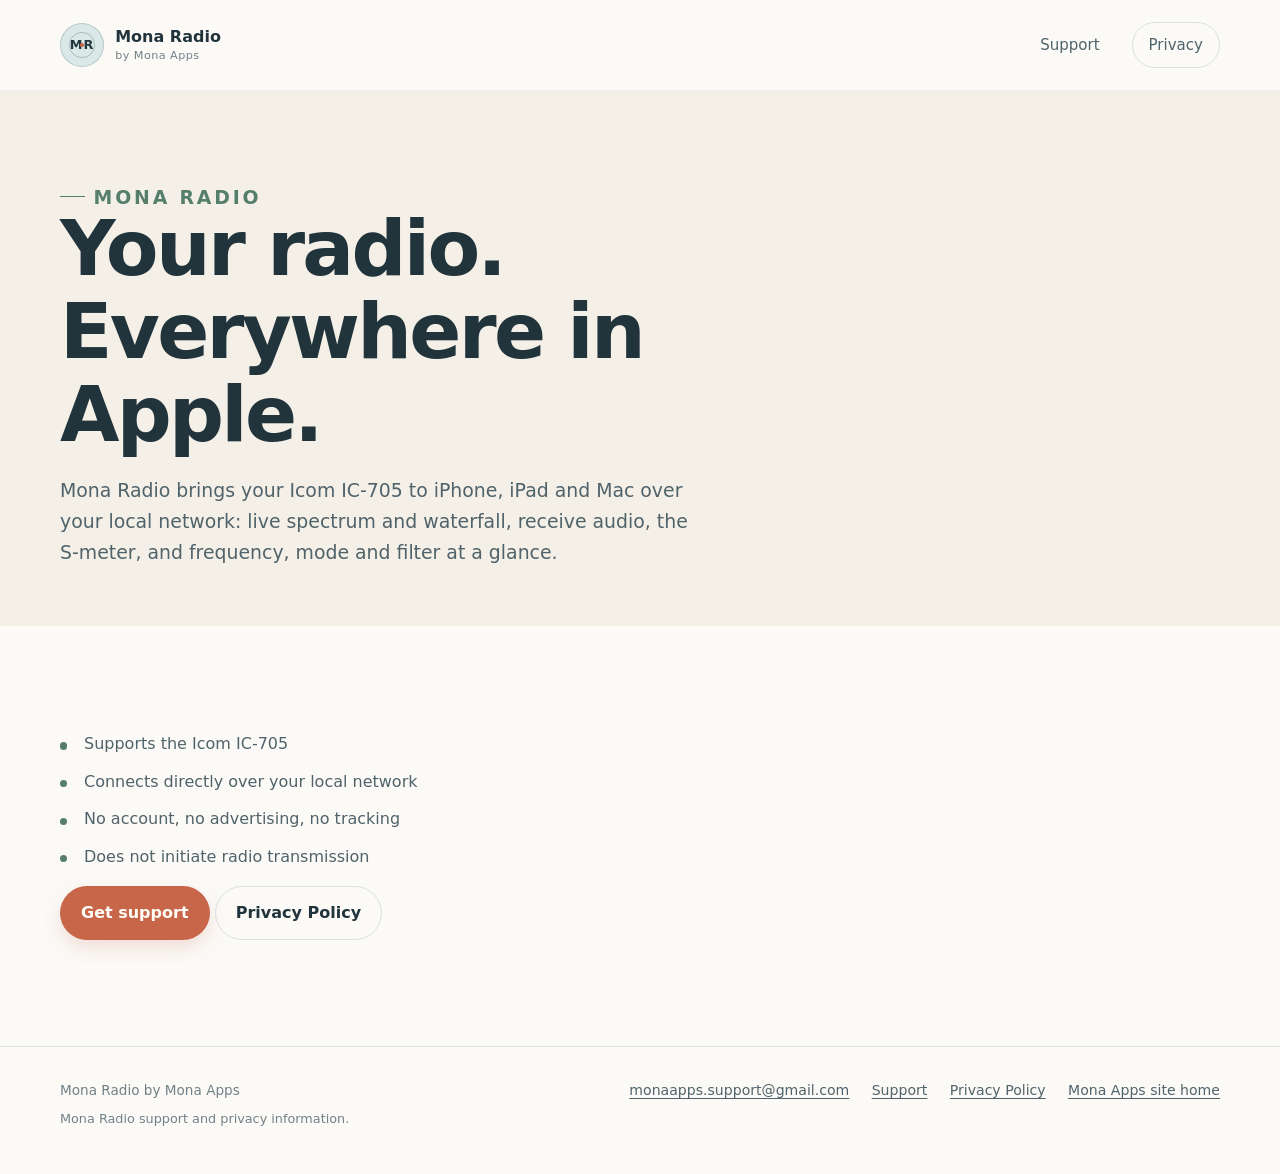
==== mona-radio/index.html @ b2b7906f "Add Mona Radio privacy and support pages Static pages under /mona-radio/ (landing, support, privacy)" ====
<!doctype html>
<html lang="en">
<head>
  <meta charset="utf-8">
  <meta name="viewport" content="width=device-width, initial-scale=1">
  <meta name="description" content="Mona Radio by Mona Apps: your Icom IC-705 on iPhone, iPad and Mac, over your local network.">
  <meta name="theme-color" content="#f4f0e7">
  <title>Mona Radio — Mona Apps</title>
  <link rel="icon" href="../favicon.svg" type="image/svg+xml">
  <link rel="stylesheet" href="../styles.css">
</head>
<body>
  <header class="site-header">
    <div class="site-shell header-inner">
      <a class="brand" href="./" aria-label="Mona Radio home" aria-current="page">
        <span class="brand-mark" aria-hidden="true">MR</span>
        <span class="brand-text">Mona Radio<small>by Mona Apps</small></span>
      </a>
      <nav class="site-nav" aria-label="Primary navigation">
        <a href="support/">Support</a>
        <a class="nav-cta" href="privacy/">Privacy</a>
      </nav>
    </div>
  </header>

  <main>
    <section class="page-hero">
      <div class="site-shell">
        <p class="eyebrow">Mona Radio</p>
        <h1>Your radio. Everywhere in Apple.</h1>
        <p>Mona Radio brings your <span style="white-space: nowrap">Icom IC-705</span> to iPhone, iPad and Mac over your local network: live spectrum and waterfall, receive audio, the S-meter, and frequency, mode and filter at a glance.</p>
      </div>
    </section>

    <section class="content-section">
      <div class="site-shell support-copy">
        <ul class="info-list">
          <li>Supports the <span style="white-space: nowrap">Icom IC-705</span></li>
          <li>Connects directly over your local network</li>
          <li>No account, no advertising, no tracking</li>
          <li>Does not initiate radio transmission</li>
        </ul>
        <p>
          <a class="button" href="support/">Get support</a>
          <a class="button secondary" href="privacy/">Privacy Policy</a>
        </p>
      </div>
    </section>
  </main>

  <footer class="site-footer">
    <div class="site-shell footer-inner">
      <div class="footer-copy">
        Mona Radio by Mona Apps
        <p>Mona Radio support and privacy information.</p>
      </div>
      <nav class="footer-links" aria-label="Footer navigation">
        <a href="mailto:monaapps.support@gmail.com">monaapps.support@gmail.com</a>
        <a href="support/">Support</a>
        <a href="privacy/">Privacy Policy</a>
        <a href="../">Mona Apps site home</a>
      </nav>
    </div>
  </footer>
</body>
</html>
---- styles.css ----
:root {
  color-scheme: light;
  --ink: #21333b;
  --ink-soft: #50636a;
  --muted: #718187;
  --line: #d9e1dc;
  --paper: #fbfaf7;
  --paper-deep: #f1f2ec;
  --cream: #f4f0e7;
  --coral: #c86649;
  --coral-dark: #9d4935;
  --gold: #d89d45;
  --sage: #a9c4b3;
  --sage-dark: #557e6b;
  --blue: #dbe8e8;
  --shadow: 0 20px 50px rgba(44, 66, 68, 0.09);
  --shadow-small: 0 8px 24px rgba(44, 66, 68, 0.07);
  --radius-lg: 28px;
  --radius-md: 18px;
  --radius-sm: 12px;
  --content: 1160px;
}

* {
  box-sizing: border-box;
}

html {
  scroll-behavior: smooth;
}

body {
  margin: 0;
  min-width: 320px;
  background: var(--paper);
  color: var(--ink);
  font-family: "Avenir Next", Avenir, "Segoe UI", system-ui, -apple-system, sans-serif;
  font-size: 1rem;
  line-height: 1.65;
  text-rendering: optimizeLegibility;
}

::selection {
  background: #f2d9c9;
  color: var(--ink);
}

a {
  color: var(--coral-dark);
  text-decoration-thickness: 0.09em;
  text-underline-offset: 0.18em;
}

a:hover {
  color: var(--coral);
}

a:focus-visible,
button:focus-visible,
summary:focus-visible {
  outline: 3px solid #6a9b88;
  outline-offset: 4px;
  border-radius: 6px;
}

h1,
h2,
h3,
p {
  margin-top: 0;
}

h1,
h2,
h3 {
  letter-spacing: -0.035em;
  line-height: 1.08;
}

h1 {
  max-width: 780px;
  margin-bottom: 1.35rem;
  font-size: clamp(2.8rem, 7vw, 5.65rem);
  font-weight: 650;
}

h2 {
  margin-bottom: 1rem;
  font-size: clamp(2rem, 4vw, 3.2rem);
  font-weight: 650;
}

h3 {
  margin-bottom: 0.65rem;
  font-size: 1.25rem;
  font-weight: 650;
}

p {
  color: var(--ink-soft);
}

.site-shell {
  width: min(100% - 2.25rem, var(--content));
  margin-inline: auto;
}

.site-header {
  position: relative;
  z-index: 10;
  padding: 1.35rem 0;
}

.header-inner {
  display: flex;
  align-items: center;
  justify-content: space-between;
  gap: 1rem;
}

.brand {
  display: inline-flex;
  align-items: center;
  gap: 0.7rem;
  color: var(--ink);
  font-weight: 650;
  text-decoration: none;
}

.brand:hover {
  color: var(--ink);
}

.brand-mark {
  position: relative;
  display: grid;
  width: 2.75rem;
  height: 2.75rem;
  place-items: center;
  overflow: hidden;
  border: 1px solid rgba(33, 51, 59, 0.18);
  border-radius: 50%;
  background: var(--blue);
  color: var(--ink);
  font-size: 0.8rem;
  letter-spacing: 0.08em;
}

.brand-mark::before,
.brand-mark::after {
  position: absolute;
  content: "";
  border: 1px solid rgba(33, 51, 59, 0.25);
  border-radius: 50%;
}

.brand-mark::before {
  width: 1.45rem;
  height: 1.45rem;
}

.brand-mark::after {
  width: 0.22rem;
  height: 0.22rem;
  border: 0;
  background: var(--coral);
}

.brand-text {
  display: grid;
  line-height: 1.1;
}

.brand-text small {
  margin-top: 0.25rem;
  color: var(--muted);
  font-size: 0.7rem;
  font-weight: 500;
  letter-spacing: 0.04em;
}

.site-nav {
  display: flex;
  align-items: center;
  gap: clamp(0.85rem, 3vw, 2rem);
}

.site-nav a {
  color: var(--ink-soft);
  font-size: 0.94rem;
  text-decoration: none;
}

.site-nav a:hover,
.site-nav a[aria-current="page"] {
  color: var(--ink);
}

.nav-cta {
  padding: 0.62rem 1rem;
  border: 1px solid var(--line);
  border-radius: 999px;
  background: var(--paper);
}

.nav-cta:hover {
  border-color: #b7cbc0;
  background: #f5f8f3;
}

.button {
  display: inline-flex;
  min-height: 3rem;
  align-items: center;
  justify-content: center;
  padding: 0.8rem 1.25rem;
  border: 1px solid transparent;
  border-radius: 999px;
  background: var(--coral);
  color: #fffdf8;
  font-weight: 650;
  text-decoration: none;
  box-shadow: 0 8px 18px rgba(200, 102, 73, 0.18);
}

.button:hover {
  background: var(--coral-dark);
  color: #fffdf8;
}

.button.secondary {
  border-color: var(--line);
  background: transparent;
  color: var(--ink);
  box-shadow: none;
}

.button.secondary:hover {
  border-color: #b7cbc0;
  background: #f0f6f1;
}

.eyebrow {
  display: inline-flex;
  align-items: center;
  gap: 0.55rem;
  margin-bottom: 1.2rem;
  color: var(--sage-dark);
  font-size: 0.74rem;
  font-weight: 700;
  letter-spacing: 0.15em;
  line-height: 1.2;
  text-transform: uppercase;
}

.eyebrow::before {
  width: 1.55rem;
  height: 1px;
  background: currentColor;
  content: "";
}

.hero {
  position: relative;
  overflow: hidden;
  padding: clamp(3.5rem, 8vw, 7rem) 0 clamp(4.5rem, 9vw, 8rem);
}

.hero::before {
  position: absolute;
  z-index: -1;
  top: -10rem;
  right: -14rem;
  width: 38rem;
  height: 38rem;
  border: 1px solid rgba(169, 196, 179, 0.42);
  border-radius: 50%;
  box-shadow: 0 0 0 4rem rgba(169, 196, 179, 0.08), 0 0 0 8rem rgba(169, 196, 179, 0.06);
  content: "";
}

.hero-grid {
  display: grid;
  align-items: center;
  gap: clamp(3rem, 7vw, 8rem);
  grid-template-columns: minmax(0, 1.05fr) minmax(300px, 0.95fr);
}

.hero-copy > p {
  max-width: 610px;
  font-size: clamp(1.12rem, 2vw, 1.35rem);
  line-height: 1.55;
}

.hero-actions {
  display: flex;
  flex-wrap: wrap;
  gap: 0.8rem;
  margin-top: 2rem;
}

.hero-note {
  display: flex;
  flex-wrap: wrap;
  gap: 0.65rem 1.2rem;
  margin-top: 2rem;
  color: var(--muted);
  font-size: 0.86rem;
}

.hero-note span {
  display: inline-flex;
  align-items: center;
  gap: 0.42rem;
}

.hero-note span::before {
  width: 0.46rem;
  height: 0.46rem;
  border-radius: 50%;
  background: var(--gold);
  content: "";
}

.hero-art {
  position: relative;
  min-height: 390px;
  isolation: isolate;
}

.hero-art::before {
  position: absolute;
  inset: 11% 4% 6% 9%;
  z-index: -1;
  border-radius: 46% 54% 56% 44% / 44% 42% 58% 56%;
  background: var(--blue);
  content: "";
  transform: rotate(-7deg);
}

.hero-art::after {
  position: absolute;
  top: 1.5rem;
  right: 0.75rem;
  width: 5.5rem;
  height: 5.5rem;
  border: 1px solid rgba(200, 102, 73, 0.33);
  border-radius: 50%;
  content: "";
}

.time-card {
  position: absolute;
  top: 15%;
  left: 8%;
  width: min(80%, 335px);
  padding: 1.2rem;
  border: 1px solid rgba(33, 51, 59, 0.11);
  border-radius: var(--radius-lg);
  background: rgba(255, 255, 255, 0.8);
  box-shadow: var(--shadow);
  transform: rotate(-4deg);
}

.time-card-top,
.insight-card-top {
  display: flex;
  align-items: center;
  justify-content: space-between;
  gap: 1rem;
}

.time-card-label {
  color: var(--muted);
  font-size: 0.76rem;
  font-weight: 650;
  letter-spacing: 0.1em;
  text-transform: uppercase;
}

.time-card-title {
  margin: 1.6rem 0 0.9rem;
  font-size: 1.5rem;
  font-weight: 650;
  letter-spacing: -0.03em;
}

.clock-face {
  position: relative;
  display: grid;
  width: 8.1rem;
  height: 8.1rem;
  margin: 0.25rem auto 1.2rem;
  place-items: center;
  border: 1px solid rgba(33, 51, 59, 0.22);
  border-radius: 50%;
  background: #fffdf8;
  box-shadow: inset 0 0 0 9px #edf1ec;
}

.clock-face::before,
.clock-face::after {
  position: absolute;
  bottom: 50%;
  left: 50%;
  width: 1px;
  border-radius: 999px;
  background: var(--ink);
  content: "";
  transform-origin: bottom center;
}

.clock-face::before {
  height: 2.15rem;
  transform: translateX(-50%) rotate(38deg);
}

.clock-face::after {
  height: 2.7rem;
  background: var(--coral);
  transform: translateX(-50%) rotate(305deg);
}

.clock-center {
  width: 0.48rem;
  height: 0.48rem;
  border-radius: 50%;
  background: var(--coral);
}

.clock-number {
  position: absolute;
  color: var(--muted);
  font-size: 0.64rem;
}

.clock-number.one { top: 1.2rem; right: 1.8rem; }
.clock-number.four { right: 1.1rem; bottom: 1.8rem; }
.clock-number.seven { bottom: 1.05rem; left: 3.75rem; }
.clock-number.ten { top: 2rem; left: 1.15rem; }

.time-progress {
  display: flex;
  align-items: center;
  gap: 0.75rem;
  color: var(--ink-soft);
  font-size: 0.84rem;
}

.progress-track {
  height: 0.45rem;
  flex: 1;
  overflow: hidden;
  border-radius: 999px;
  background: #e5ebe5;
}

.progress-track::before {
  display: block;
  width: 63%;
  height: 100%;
  border-radius: inherit;
  background: var(--gold);
  content: "";
}

.star-badge {
  display: grid;
  width: 2.3rem;
  height: 2.3rem;
  place-items: center;
  border-radius: 50%;
  background: #fae7ba;
  color: #9a6721;
  font-size: 1rem;
}

.insight-card {
  position: absolute;
  right: 2%;
  bottom: 11%;
  width: min(67%, 275px);
  padding: 1.05rem 1.1rem;
  border: 1px solid rgba(33, 51, 59, 0.1);
  border-radius: var(--radius-md);
  background: #fffdf8;
  box-shadow: var(--shadow-small);
  transform: rotate(5deg);
}

.insight-card p {
  margin: 1.1rem 0 0;
  color: var(--ink);
  font-size: 1rem;
  font-weight: 600;
  line-height: 1.35;
}

.insight-line {
  position: relative;
  height: 3.4rem;
  margin-top: 0.8rem;
  border-bottom: 1px solid var(--line);
  background: linear-gradient(160deg, transparent 42%, rgba(169, 196, 179, 0.35) 43%, transparent 45%);
}

.insight-line::before {
  position: absolute;
  right: 5%;
  bottom: 0.25rem;
  left: 3%;
  height: 2.1rem;
  border-top: 2px solid var(--sage-dark);
  border-radius: 50%;
  content: "";
  transform: rotate(-7deg) skewX(-28deg);
}

.mini-tag {
  display: inline-flex;
  padding: 0.35rem 0.55rem;
  border-radius: 999px;
  background: #edf4ee;
  color: var(--sage-dark);
  font-size: 0.7rem;
  font-weight: 700;
  letter-spacing: 0.08em;
  text-transform: uppercase;
}

.trust-strip {
  border-block: 1px solid var(--line);
  background: var(--paper-deep);
}

.trust-items {
  display: grid;
  gap: 0.8rem;
  padding: 1.2rem 0;
  grid-template-columns: repeat(3, 1fr);
}

.trust-item {
  display: flex;
  align-items: center;
  justify-content: center;
  gap: 0.55rem;
  color: var(--ink-soft);
  font-size: 0.9rem;
  text-align: center;
}

.trust-item strong {
  color: var(--ink);
  font-weight: 650;
}

.trust-item::before {
  width: 0.55rem;
  height: 0.55rem;
  border: 1px solid var(--sage-dark);
  border-radius: 50%;
  content: "";
}

.section {
  padding: clamp(4.5rem, 9vw, 8rem) 0;
}

.section.tinted {
  background: var(--cream);
}

.section-heading {
  display: flex;
  align-items: end;
  justify-content: space-between;
  gap: 2rem;
  margin-bottom: 2.7rem;
}

.section-heading > div:first-child {
  max-width: 610px;
}

.section-heading p {
  max-width: 500px;
  margin-bottom: 0;
  font-size: 1.05rem;
}

.feature-grid {
  display: grid;
  gap: 1rem;
  grid-template-columns: repeat(3, 1fr);
}

.feature-card {
  min-height: 220px;
  padding: 1.55rem;
  border: 1px solid rgba(33, 51, 59, 0.1);
  border-radius: var(--radius-md);
  background: rgba(255, 255, 255, 0.72);
  box-shadow: 0 8px 20px rgba(44, 66, 68, 0.035);
}

.feature-card:nth-child(2),
.feature-card:nth-child(5) {
  transform: translateY(1.2rem);
}

.feature-icon {
  display: grid;
  width: 2.65rem;
  height: 2.65rem;
  margin-bottom: 1.5rem;
  place-items: center;
  border-radius: 12px;
  background: var(--blue);
  color: var(--ink);
  font-size: 0.78rem;
  font-weight: 750;
  letter-spacing: 0.05em;
}

.feature-card:nth-child(2) .feature-icon,
.feature-card:nth-child(5) .feature-icon {
  background: #f8e6d9;
  color: var(--coral-dark);
}

.feature-card:nth-child(3) .feature-icon,
.feature-card:nth-child(6) .feature-icon {
  background: #f5e7bb;
  color: #8d6726;
}

.feature-card p {
  margin-bottom: 0;
  font-size: 0.95rem;
}

.steps-grid {
  display: grid;
  gap: 1rem;
  grid-template-columns: repeat(3, 1fr);
}

.step-card {
  padding: 1.8rem;
  border-top: 2px solid var(--coral);
  background: rgba(255, 253, 248, 0.72);
}

.step-number {
  display: block;
  margin-bottom: 3rem;
  color: var(--coral);
  font-size: 0.8rem;
  font-weight: 750;
  letter-spacing: 0.13em;
}

.step-card p {
  margin-bottom: 0;
}

.privacy-callout {
  display: grid;
  align-items: center;
  gap: 2rem;
  padding: clamp(1.8rem, 5vw, 3.7rem);
  border-radius: var(--radius-lg);
  background: var(--ink);
  grid-template-columns: minmax(0, 1fr) auto;
}

.privacy-callout h2,
.privacy-callout p {
  color: #fffdf8;
}

.privacy-callout p {
  max-width: 680px;
  margin-bottom: 0;
  color: #c6d2ce;
}

.privacy-callout .button.secondary {
  border-color: rgba(255, 253, 248, 0.35);
  color: #fffdf8;
}

.privacy-callout .button.secondary:hover {
  border-color: #fffdf8;
  background: rgba(255, 253, 248, 0.1);
}

.page-hero {
  padding: clamp(3.3rem, 7vw, 6.5rem) 0 3.6rem;
  background: var(--cream);
}

.page-hero h1 {
  max-width: 850px;
  margin-bottom: 1.1rem;
  font-size: clamp(2.65rem, 6vw, 5rem);
}

.page-hero p {
  max-width: 650px;
  margin-bottom: 0;
  font-size: 1.18rem;
}

.content-section {
  padding: clamp(3.5rem, 7vw, 6rem) 0;
}

.support-grid {
  display: grid;
  align-items: start;
  gap: 2.5rem;
  grid-template-columns: minmax(0, 0.8fr) minmax(0, 1.2fr);
}

.contact-card {
  position: sticky;
  top: 1.5rem;
  padding: 1.5rem;
  border: 1px solid var(--line);
  border-radius: var(--radius-md);
  background: var(--paper);
  box-shadow: var(--shadow-small);
}

.contact-card h2 {
  margin-bottom: 0.7rem;
  font-size: 1.45rem;
}

.contact-card p {
  font-size: 0.95rem;
}

.email-link {
  display: inline-block;
  overflow-wrap: anywhere;
  font-size: 1.08rem;
  font-weight: 650;
}

.contact-card small {
  display: block;
  margin-top: 1.15rem;
  color: var(--muted);
}

.support-copy > p:first-child {
  font-size: 1.15rem;
  color: var(--ink);
}

.support-copy h2 {
  margin-top: 3.2rem;
  font-size: 2rem;
}

.info-list,
.do-not-list {
  display: grid;
  gap: 0.7rem;
  padding: 0;
  list-style: none;
}

.info-list li,
.do-not-list li {
  position: relative;
  padding-left: 1.5rem;
  color: var(--ink-soft);
}

.info-list li::before,
.do-not-list li::before {
  position: absolute;
  top: 0.7rem;
  left: 0;
  width: 0.45rem;
  height: 0.45rem;
  border-radius: 50%;
  background: var(--sage-dark);
  content: "";
}

.do-not-list li::before {
  background: var(--coral);
}

.note-box {
  margin-top: 1.8rem;
  padding: 1.2rem 1.35rem;
  border-left: 3px solid var(--gold);
  background: #fff7e6;
}

.note-box p {
  margin-bottom: 0;
  color: var(--ink);
  font-size: 0.94rem;
}

.faq-list {
  border-top: 1px solid var(--line);
}

.faq-list details {
  border-bottom: 1px solid var(--line);
}

.faq-list summary {
  display: flex;
  align-items: center;
  justify-content: space-between;
  gap: 1rem;
  padding: 1.25rem 0;
  cursor: pointer;
  color: var(--ink);
  font-size: 1.05rem;
  font-weight: 650;
  list-style: none;
}

.faq-list summary::-webkit-details-marker {
  display: none;
}

.faq-list summary::after {
  flex: 0 0 auto;
  color: var(--coral);
  content: "+";
  font-size: 1.45rem;
  font-weight: 400;
}

.faq-list details[open] summary::after {
  content: "–";
}

.faq-answer {
  max-width: 680px;
  padding: 0 2rem 1.35rem 0;
}

.faq-answer p {
  margin-bottom: 0;
}

.policy-wrap {
  max-width: 830px;
}

.policy-intro {
  margin-bottom: 2.5rem;
  padding-bottom: 2rem;
  border-bottom: 1px solid var(--line);
}

.policy-intro p {
  margin-bottom: 0.35rem;
}

.policy-intro strong {
  color: var(--ink);
}

.policy-section {
  margin-top: 2.8rem;
}

.policy-section h2 {
  margin-bottom: 0.85rem;
  font-size: 1.65rem;
}

.policy-section p:last-child {
  margin-bottom: 0;
}

.policy-section ul {
  margin: 0.7rem 0 0;
  padding-left: 1.25rem;
  color: var(--ink-soft);
}

.policy-section li + li {
  margin-top: 0.5rem;
}

.policy-contact {
  margin-top: 3.5rem;
  padding: 1.4rem 1.5rem;
  border-radius: var(--radius-md);
  background: var(--blue);
}

.policy-contact p {
  margin-bottom: 0.35rem;
}

.policy-contact p:last-child {
  margin-bottom: 0;
}

.site-footer {
  padding: 2rem 0 2.8rem;
  border-top: 1px solid var(--line);
}

.footer-inner {
  display: flex;
  align-items: start;
  justify-content: space-between;
  gap: 1.5rem;
}

.footer-copy {
  color: var(--muted);
  font-size: 0.85rem;
}

.footer-copy p {
  margin: 0.4rem 0 0;
  color: var(--muted);
  font-size: 0.8rem;
}

.footer-links {
  display: flex;
  flex-wrap: wrap;
  justify-content: end;
  gap: 0.8rem 1.4rem;
  font-size: 0.88rem;
}

.footer-links a {
  color: var(--ink-soft);
}

@media (max-width: 820px) {
  .hero-grid,
  .support-grid {
    grid-template-columns: 1fr;
  }

  .hero-art {
    min-height: 350px;
    max-width: 560px;
    margin-inline: auto;
    width: 100%;
  }

  .support-grid {
    gap: 1rem;
  }

  .contact-card {
    position: static;
  }

  .section-heading {
    display: block;
  }

  .section-heading p {
    margin-top: 1rem;
  }

  .privacy-callout {
    grid-template-columns: 1fr;
  }
}

@media (max-width: 650px) {
  .site-shell {
    width: min(100% - 1.35rem, var(--content));
  }

  .site-header {
    padding: 0.95rem 0;
  }

  .brand-mark {
    width: 2.35rem;
    height: 2.35rem;
  }

  .brand-text small {
    display: none;
  }

  .site-nav {
    gap: 0.85rem;
  }

  .site-nav a {
    font-size: 0.86rem;
  }

  .nav-cta {
    padding: 0.5rem 0.75rem;
  }

  .hero {
    padding-top: 3.4rem;
  }

  .hero-art {
    min-height: 300px;
  }

  .time-card {
    top: 9%;
    left: 1%;
    width: 78%;
  }

  .insight-card {
    right: 0;
    bottom: 5%;
    width: 62%;
  }

  .trust-items,
  .feature-grid,
  .steps-grid {
    grid-template-columns: 1fr;
  }

  .trust-items {
    padding: 1rem 0;
  }

  .feature-card:nth-child(2),
  .feature-card:nth-child(5) {
    transform: none;
  }

  .feature-card {
    min-height: auto;
  }

  .step-number {
    margin-bottom: 1.6rem;
  }

  .footer-inner {
    display: block;
  }

  .footer-links {
    justify-content: start;
    margin-top: 1rem;
  }
}

@media (prefers-reduced-motion: reduce) {
  html {
    scroll-behavior: auto;
  }
}
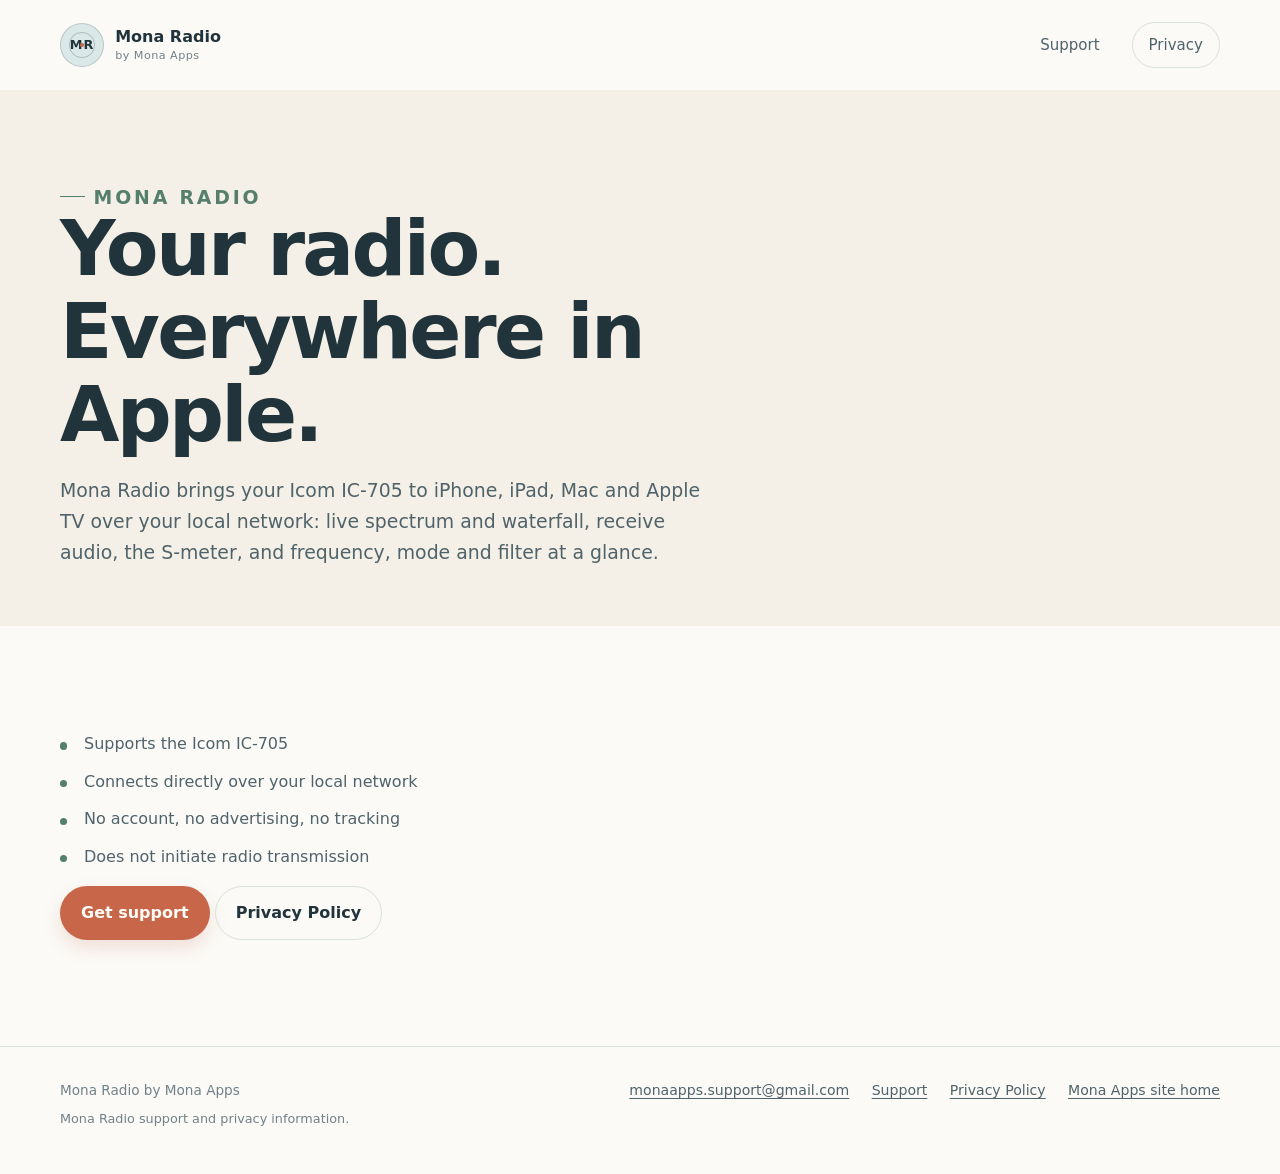
==== commit 84a4f894: "Mona Radio: list Apple TV now that tvOS ships in 1.0 The hardware RC of d10960b cleared tvOS for 1.0" ====
--- a/mona-radio/index.html
+++ b/mona-radio/index.html
@@ -3,7 +3,7 @@
 <head>
   <meta charset="utf-8">
   <meta name="viewport" content="width=device-width, initial-scale=1">
-  <meta name="description" content="Mona Radio by Mona Apps: your Icom IC-705 on iPhone, iPad and Mac, over your local network.">
+  <meta name="description" content="Mona Radio by Mona Apps: your Icom IC-705 on iPhone, iPad, Mac and Apple TV, over your local network.">
   <meta name="theme-color" content="#f4f0e7">
   <title>Mona Radio — Mona Apps</title>
   <link rel="icon" href="../favicon.svg" type="image/svg+xml">
@@ -28,7 +28,7 @@
       <div class="site-shell">
         <p class="eyebrow">Mona Radio</p>
         <h1>Your radio. Everywhere in Apple.</h1>
-        <p>Mona Radio brings your <span style="white-space: nowrap">Icom IC-705</span> to iPhone, iPad and Mac over your local network: live spectrum and waterfall, receive audio, the S-meter, and frequency, mode and filter at a glance.</p>
+        <p>Mona Radio brings your <span style="white-space: nowrap">Icom IC-705</span> to iPhone, iPad, Mac and Apple TV over your local network: live spectrum and waterfall, receive audio, the S-meter, and frequency, mode and filter at a glance.</p>
       </div>
     </section>
 
